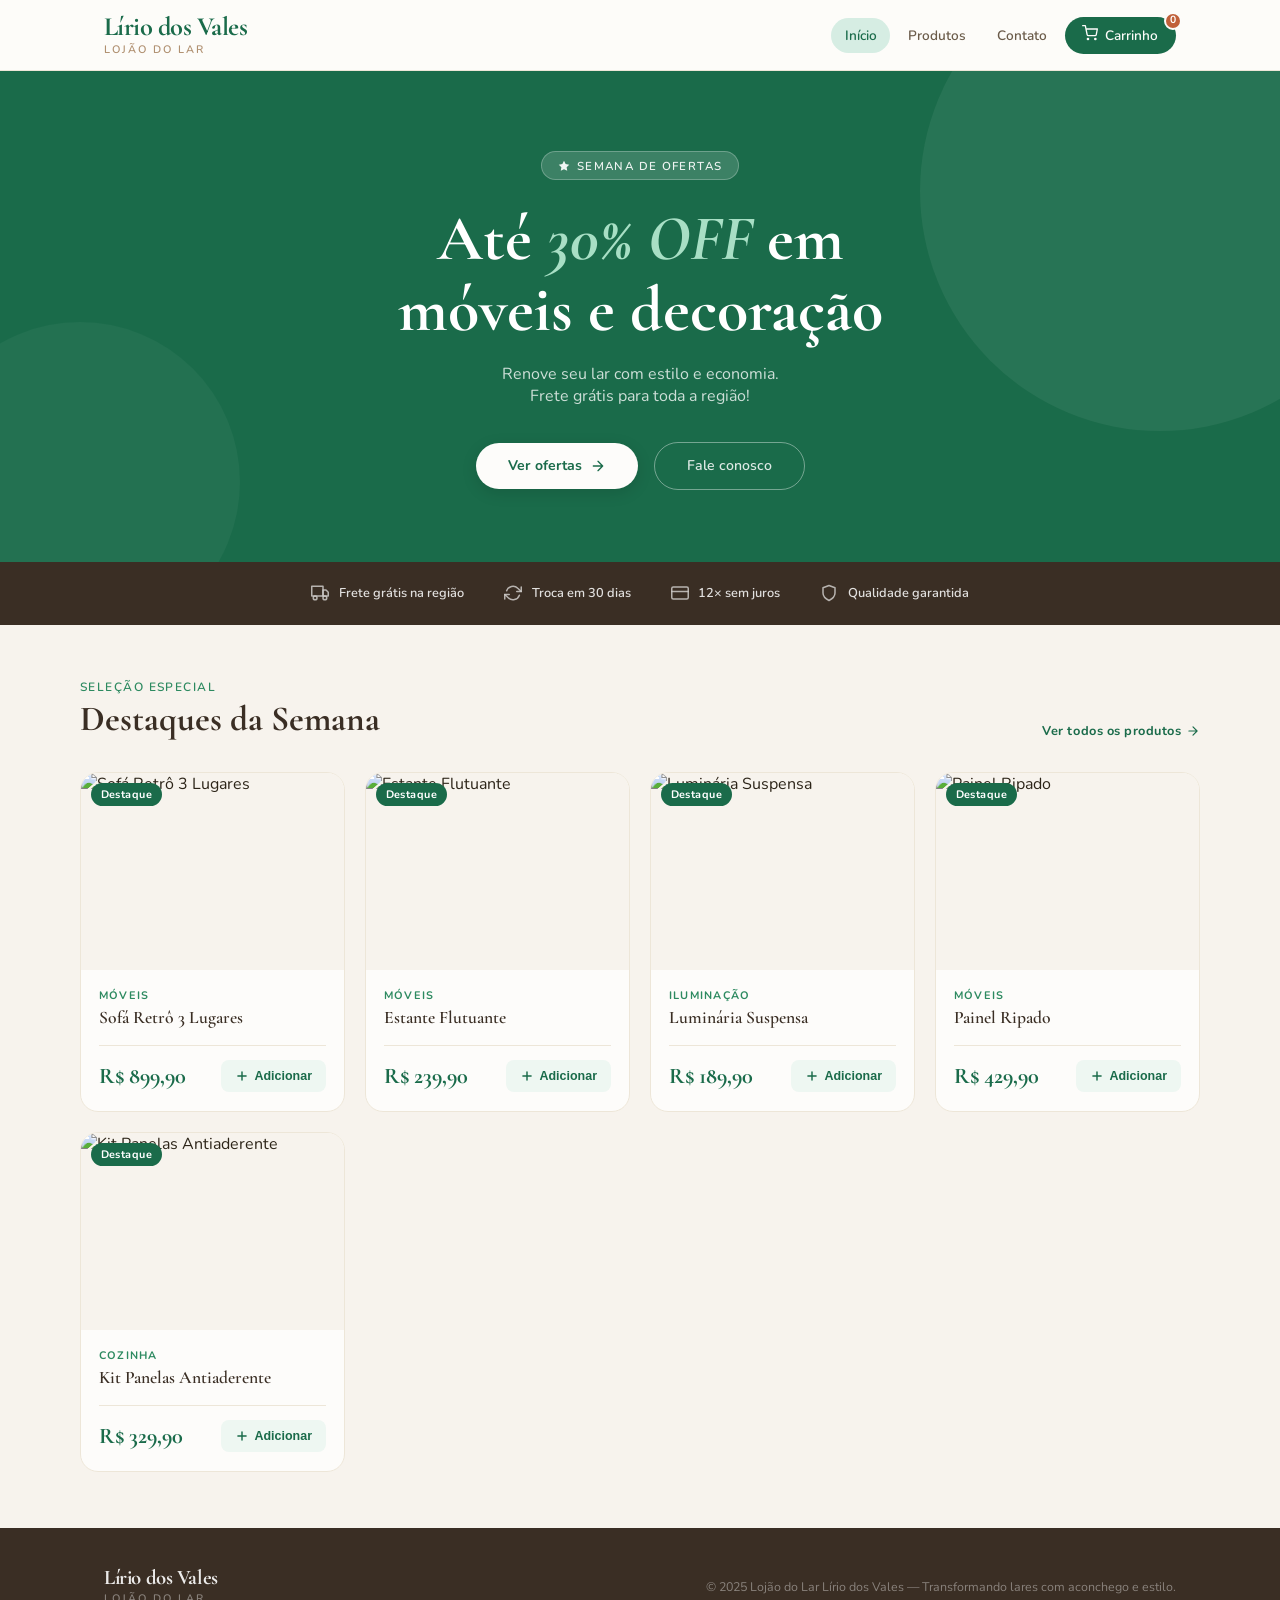
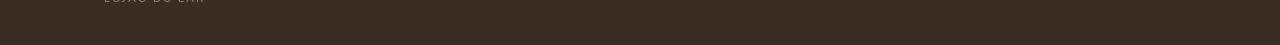
==== index.html @ 129d7901 "envio de projeto" ====
<!DOCTYPE html>
<html lang="pt-BR">
<head>
  <meta charset="UTF-8">
  <meta name="viewport" content="width=device-width, initial-scale=1.0">
  <title>Lojão do Lar Lírio dos Vales | Início</title>
  <meta name="description" content="Renove seu lar com móveis, decoração e utilidades. Frete grátis para toda a região!">
  <link rel="stylesheet" href="style.css">
</head>
<body>

  <!-- HEADER -->
  <header class="header">
    <div class="container header-container">
      <div class="logo">
        <h1>Lírio dos Vales</h1>
        <span>Lojão do Lar</span>
      </div>
      <nav class="nav-menu" id="navMenu" aria-label="Menu principal">
        <ul>
          <li><a href="index.html" class="active">Início</a></li>
          <li><a href="produtos.html">Produtos</a></li>
          <li><a href="contato.html">Contato</a></li>
          <li>
            <a href="#" id="cartIconBtn" aria-label="Carrinho de compras">
              <span data-icon="cart"></span>
              Carrinho
              <span id="cartCount" class="cart-count">0</span>
            </a>
          </li>
        </ul>
      </nav>
      <button class="hamburger" id="hamburger" aria-label="Abrir menu">
        <svg viewBox="0 0 24 24" fill="none" stroke="currentColor" stroke-width="2" stroke-linecap="round"><line x1="3" y1="6" x2="21" y2="6"/><line x1="3" y1="12" x2="21" y2="12"/><line x1="3" y1="18" x2="21" y2="18"/></svg>
      </button>
    </div>
  </header>

  <!-- HERO -->
  <section class="hero-banner" aria-label="Banner principal">
    <div class="hero-content">
      <span class="hero-badge">
        <svg viewBox="0 0 16 16" fill="currentColor" width="12" height="12"><path d="M8 1l2.163 4.383L15 6.206l-3.5 3.412.826 4.814L8 12.19l-4.326 2.242.826-4.814L1 6.206l4.837-.823z"/></svg>
        Semana de Ofertas
      </span>
      <h2>Até <em>30% OFF</em> em<br>móveis e decoração</h2>
      <p>Renove seu lar com estilo e economia.<br>Frete grátis para toda a região!</p>
      <div class="hero-actions">
        <a href="produtos.html" class="btn-primary">
          Ver ofertas
          <svg viewBox="0 0 24 24" fill="none" stroke="currentColor" stroke-width="2" stroke-linecap="round" stroke-linejoin="round" width="16" height="16"><path d="M5 12h14M12 5l7 7-7 7"/></svg>
        </a>
        <a href="contato.html" class="btn-secondary">Fale conosco</a>
      </div>
    </div>
  </section>

  <!-- FEATURES -->
  <div class="features-strip" aria-label="Benefícios">
    <div class="container features-inner">
      <div class="feature-item">
        <svg viewBox="0 0 24 24" fill="none" stroke="currentColor" stroke-width="2" stroke-linecap="round" stroke-linejoin="round"><rect x="1" y="3" width="15" height="13"/><polygon points="16 8 20 8 23 11 23 16 16 16 16 8"/><circle cx="5.5" cy="18.5" r="2.5"/><circle cx="18.5" cy="18.5" r="2.5"/></svg>
        <span>Frete grátis na região</span>
      </div>
      <div class="feature-item">
        <svg viewBox="0 0 24 24" fill="none" stroke="currentColor" stroke-width="2" stroke-linecap="round" stroke-linejoin="round"><polyline points="23 4 23 10 17 10"/><polyline points="1 20 1 14 7 14"/><path d="M3.51 9a9 9 0 0 1 14.85-3.36L23 10M1 14l4.64 4.36A9 9 0 0 0 20.49 15"/></svg>
        <span>Troca em 30 dias</span>
      </div>
      <div class="feature-item">
        <svg viewBox="0 0 24 24" fill="none" stroke="currentColor" stroke-width="2" stroke-linecap="round" stroke-linejoin="round"><rect x="1" y="4" width="22" height="16" rx="2" ry="2"/><line x1="1" y1="10" x2="23" y2="10"/></svg>
        <span>12× sem juros</span>
      </div>
      <div class="feature-item">
        <svg viewBox="0 0 24 24" fill="none" stroke="currentColor" stroke-width="2" stroke-linecap="round" stroke-linejoin="round"><path d="M12 22s8-4 8-10V5l-8-3-8 3v7c0 6 8 10 8 10z"/></svg>
        <span>Qualidade garantida</span>
      </div>
    </div>
  </div>

  <!-- DESTAQUES -->
  <main>
    <div class="container section">
      <div class="section-header">
        <h2>
          <small>Seleção especial</small>
          Destaques da Semana
        </h2>
        <a href="produtos.html">
          Ver todos os produtos
          <svg viewBox="0 0 24 24" fill="none" stroke="currentColor" stroke-width="2" stroke-linecap="round" stroke-linejoin="round" width="14" height="14"><path d="M5 12h14M12 5l7 7-7 7"/></svg>
        </a>
      </div>
      <div class="products-grid" id="destaquesGrid"></div>
    </div>
  </main>

  <!-- MODAL CARRINHO -->
  <div id="cartModal" class="cart-modal" role="dialog" aria-modal="true" aria-labelledby="cartTitle">
    <div class="cart-modal-content">
      <div class="cart-header">
        <h3 id="cartTitle">
          <span data-icon="bag"></span>
          Meu Carrinho
        </h3>
        <button class="close-cart" aria-label="Fechar carrinho">&times;</button>
      </div>
      <ul id="cartItemsList" class="cart-items-list"></ul>
      <div class="cart-footer">
        <div class="cart-total-row">
          <span>Total</span>
          <span id="cartTotal">R$ 0,00</span>
        </div>
        <div class="cart-buttons">
          <button id="clearCartBtn" class="btn-ghost">Limpar</button>
          <button id="closeCartBtn" class="btn-dark">Continuar comprando</button>
        </div>
      </div>
    </div>
  </div>

  <!-- FOOTER -->
  <footer class="footer" role="contentinfo">
    <div class="container footer-inner">
      <div class="footer-brand">
        <div class="logo">
          <h1>Lírio dos Vales</h1>
          <span>Lojão do Lar</span>
        </div>
      </div>
      <p class="footer-copy">&copy; 2025 Lojão do Lar Lírio dos Vales — Transformando lares com aconchego e estilo.</p>
    </div>
  </footer>

  <script src="script.js"></script>
  <script>carregarDestaquesHome();</script>
</body>
</html>
---- style.css ----
/* =========================================================
   LÍRIO DOS VALES — Design System
   Fonte: Cormorant Garamond (display) + Nunito (corpo)
   Paleta: verde floresta · areia · terracota
   ========================================================= */

@import url('https://fonts.googleapis.com/css2?family=Cormorant+Garamond:ital,wght@0,400;0,600;0,700;1,400;1,600&family=Nunito:wght@300;400;500;600&display=swap');

/* ── Reset & Base ──────────────────────────────────────── */
*, *::before, *::after { margin: 0; padding: 0; box-sizing: border-box; }

:root {
  --verde:        #1a6b4a;
  --verde-medio:  #2d8a60;
  --verde-claro:  #d6ede3;
  --verde-palido: #eef7f2;
  --areia:        #f7f3ed;
  --areia-media:  #ede6d8;
  --terracota:    #c0603a;
  --marrom:       #3a2e24;
  --marrom-med:   #6b5640;
  --marrom-claro: #b09070;
  --branco:       #fdfcfa;
  --texto:        #2c2418;
  --texto-2:      #6b5c4a;
  --texto-3:      #a09080;
  --sombra:       0 2px 12px rgba(42,30,18,.08);
  --sombra-hover: 0 8px 32px rgba(42,30,18,.14);
  --radius:       12px;
  --radius-lg:    18px;
  --trans:        .22s cubic-bezier(.4,0,.2,1);
}

html { scroll-behavior: smooth; }

body {
  font-family: 'Nunito', sans-serif;
  background: var(--areia);
  color: var(--texto);
  min-height: 100vh;
  display: flex;
  flex-direction: column;
  overflow-x: hidden;
}

img { display: block; max-width: 100%; }
a  { color: inherit; text-decoration: none; }

/* ── Scrollbar ─────────────────────────────────────────── */
::-webkit-scrollbar { width: 6px; }
::-webkit-scrollbar-track { background: var(--areia); }
::-webkit-scrollbar-thumb { background: var(--areia-media); border-radius: 3px; }
::-webkit-scrollbar-thumb:hover { background: var(--marrom-claro); }

/* ── Container ─────────────────────────────────────────── */
.container { max-width: 1120px; margin: 0 auto; padding: 0 1.5rem; }

/* ── HEADER ────────────────────────────────────────────── */
.header {
  position: sticky; top: 0; z-index: 200;
  background: rgba(253,252,250,.94);
  backdrop-filter: blur(12px);
  -webkit-backdrop-filter: blur(12px);
  border-bottom: 1px solid var(--areia-media);
  transition: box-shadow var(--trans);
}
.header.scrolled { box-shadow: var(--sombra); }

.header-container {
  height: 70px;
  display: flex; align-items: center; justify-content: space-between; gap: 1rem;
}

/* Logo */
.logo { line-height: 1; cursor: default; }
.logo h1 {
  font-family: 'Cormorant Garamond', serif;
  font-size: 1.65rem; font-weight: 700;
  color: var(--verde);
  letter-spacing: -.02em;
}
.logo span {
  font-size: .68rem; font-weight: 600;
  letter-spacing: .18em; text-transform: uppercase;
  color: var(--marrom-claro);
}

/* Nav */
.nav-menu ul { display: flex; align-items: center; gap: .25rem; list-style: none; }
.nav-menu a {
  display: flex; align-items: center; gap: .45rem;
  padding: .5rem .85rem;
  font-size: .85rem; font-weight: 600;
  color: var(--texto-2);
  border-radius: 50px;
  transition: background var(--trans), color var(--trans);
}
.nav-menu a:hover { background: var(--verde-palido); color: var(--verde); }
.nav-menu a.active {
  background: var(--verde-claro); color: var(--verde);
}

/* Cart pill */
#cartIconBtn {
  position: relative;
  background: var(--verde) !important;
  color: var(--branco) !important;
  padding: .5rem 1.1rem !important;
  border-radius: 50px !important;
  font-weight: 600 !important;
}
#cartIconBtn:hover { background: var(--verde-medio) !important; }
#cartIconBtn svg { width: 16px; height: 16px; flex-shrink: 0; }
.cart-count {
  position: absolute; top: -5px; right: -6px;
  background: var(--terracota); color: #fff;
  font-size: .65rem; font-weight: 700;
  min-width: 18px; height: 18px;
  border-radius: 9px; padding: 0 4px;
  display: flex; align-items: center; justify-content: center;
  border: 2px solid var(--branco);
  line-height: 1;
  transition: transform .2s;
}
.cart-count.bounce { animation: bounce .3s ease; }
@keyframes bounce { 0%,100%{transform:scale(1)} 50%{transform:scale(1.45)} }

/* Hamburger */
.hamburger {
  display: none;
  background: none; border: none; cursor: pointer;
  padding: .4rem; border-radius: 8px;
  color: var(--texto-2);
  transition: background var(--trans);
}
.hamburger:hover { background: var(--areia-media); }
.hamburger svg { width: 22px; height: 22px; }

/* Mobile nav */
@media (max-width: 680px) {
  .hamburger { display: flex; align-items: center; }
  .nav-menu {
    display: none;
    position: absolute; top: 70px; left: 0; right: 0;
    background: var(--branco);
    border-bottom: 1px solid var(--areia-media);
    padding: .75rem 1.5rem 1rem;
    box-shadow: var(--sombra);
  }
  .nav-menu.active { display: block; }
  .nav-menu ul { flex-direction: column; gap: .25rem; align-items: stretch; }
  .nav-menu a { justify-content: flex-start; padding: .6rem 1rem; border-radius: var(--radius); }
}

/* ── HERO ──────────────────────────────────────────────── */
.hero-banner {
  position: relative;
  background: var(--verde);
  overflow: hidden;
  padding: 5rem 1.5rem 4.5rem;
  text-align: center;
}
/* Organic shapes */
.hero-banner::before {
  content: '';
  position: absolute; top: -120px; right: -120px;
  width: 480px; height: 480px;
  background: rgba(255,255,255,.06);
  border-radius: 50%;
}
.hero-banner::after {
  content: '';
  position: absolute; bottom: -80px; left: -80px;
  width: 320px; height: 320px;
  background: rgba(255,255,255,.04);
  border-radius: 50%;
}

.hero-badge {
  display: inline-flex; align-items: center; gap: .45rem;
  background: rgba(255,255,255,.15);
  color: rgba(255,255,255,.92);
  font-size: .72rem; font-weight: 600;
  letter-spacing: .12em; text-transform: uppercase;
  padding: .35rem 1rem;
  border-radius: 50px;
  border: 1px solid rgba(255,255,255,.25);
  margin-bottom: 1.5rem;
  animation: fadeDown .6s ease both;
}

.hero-content { position: relative; z-index: 1; max-width: 640px; margin: 0 auto; }

.hero-content h2 {
  font-family: 'Cormorant Garamond', serif;
  font-size: clamp(2.4rem, 6vw, 4rem);
  font-weight: 700; color: #fff;
  line-height: 1.1; margin-bottom: 1.1rem;
  animation: fadeDown .7s .1s ease both;
}
.hero-content h2 em { font-style: italic; color: #a8dfc5; }

.hero-content p {
  font-size: 1rem; color: rgba(255,255,255,.78);
  margin-bottom: 2.2rem;
  animation: fadeDown .7s .2s ease both;
}

.hero-actions {
  display: flex; align-items: center; justify-content: center; gap: 1rem;
  flex-wrap: wrap;
  animation: fadeDown .7s .3s ease both;
}

/* Botões */
.btn-primary {
  display: inline-flex; align-items: center; gap: .5rem;
  background: var(--branco); color: var(--verde);
  padding: .85rem 2rem; border-radius: 50px;
  font-size: .88rem; font-weight: 700;
  border: none; cursor: pointer;
  transition: background var(--trans), transform var(--trans), box-shadow var(--trans);
  box-shadow: 0 4px 16px rgba(0,0,0,.12);
}
.btn-primary:hover { background: var(--areia); transform: translateY(-2px); box-shadow: 0 8px 24px rgba(0,0,0,.16); }
.btn-primary:active { transform: translateY(0); }

.btn-secondary {
  display: inline-flex; align-items: center; gap: .5rem;
  background: transparent; color: rgba(255,255,255,.85);
  padding: .85rem 2rem; border-radius: 50px;
  font-size: .88rem; font-weight: 600;
  border: 1.5px solid rgba(255,255,255,.4); cursor: pointer;
  transition: background var(--trans), border-color var(--trans), transform var(--trans);
}
.btn-secondary:hover { background: rgba(255,255,255,.1); border-color: rgba(255,255,255,.7); transform: translateY(-2px); }

/* Botão genérico escuro */
.btn-dark {
  display: inline-flex; align-items: center; gap: .5rem;
  background: var(--verde); color: #fff;
  padding: .75rem 1.6rem; border-radius: 50px;
  font-size: .85rem; font-weight: 700;
  border: none; cursor: pointer;
  transition: background var(--trans), transform var(--trans);
}
.btn-dark:hover { background: var(--verde-medio); transform: translateY(-2px); }

.btn-ghost {
  display: inline-flex; align-items: center; gap: .5rem;
  background: transparent; color: var(--texto-2);
  padding: .75rem 1.6rem; border-radius: 50px;
  font-size: .85rem; font-weight: 600;
  border: 1.5px solid var(--areia-media); cursor: pointer;
  transition: border-color var(--trans), color var(--trans), transform var(--trans);
}
.btn-ghost:hover { border-color: var(--verde-claro); color: var(--verde); transform: translateY(-2px); }

/* ── FEATURES STRIP ────────────────────────────────────── */
.features-strip {
  background: var(--marrom);
  padding: 1.4rem 0;
}
.features-inner {
  display: flex; align-items: center; justify-content: center;
  flex-wrap: wrap; gap: .25rem 2.5rem;
}
.feature-item {
  display: flex; align-items: center; gap: .6rem;
  color: rgba(255,255,255,.85);
  font-size: .8rem; font-weight: 600;
}
.feature-item svg { width: 18px; height: 18px; opacity: .75; flex-shrink: 0; }

/* ── SEÇÃO GENÉRICA ────────────────────────────────────── */
.section { padding: 3.5rem 0; }

.section-header {
  display: flex; align-items: flex-end; justify-content: space-between;
  margin-bottom: 2rem; gap: 1rem; flex-wrap: wrap;
}
.section-header h2 {
  font-family: 'Cormorant Garamond', serif;
  font-size: clamp(1.6rem, 3.5vw, 2.2rem);
  font-weight: 700; color: var(--marrom);
  line-height: 1.15;
}
.section-header h2 small {
  display: block; font-family: 'Nunito', sans-serif;
  font-size: .75rem; font-weight: 600; letter-spacing: .12em;
  text-transform: uppercase; color: var(--verde-medio);
  margin-bottom: .3rem;
}
.section-header a {
  font-size: .8rem; font-weight: 700;
  color: var(--verde); letter-spacing: .04em;
  display: flex; align-items: center; gap: .3rem;
  white-space: nowrap;
  transition: gap var(--trans), color var(--trans);
}
.section-header a:hover { color: var(--verde-medio); gap: .6rem; }

/* ── GRID DE PRODUTOS ──────────────────────────────────── */
.products-grid {
  display: grid;
  grid-template-columns: repeat(auto-fill, minmax(230px, 1fr));
  gap: 1.25rem;
}

.product-card {
  background: var(--branco);
  border-radius: var(--radius-lg);
  overflow: hidden;
  border: 1px solid var(--areia-media);
  transition: transform var(--trans), box-shadow var(--trans), border-color var(--trans);
  display: flex; flex-direction: column;
  animation: fadeUp .4s ease both;
}
.product-card:hover {
  transform: translateY(-4px);
  box-shadow: var(--sombra-hover);
  border-color: var(--verde-claro);
}

.product-img-wrap {
  position: relative;
  overflow: hidden;
  aspect-ratio: 4/3;
  background: var(--areia);
}
.product-img-wrap img {
  width: 100%; height: 100%;
  object-fit: cover;
  transition: transform .45s ease;
}
.product-card:hover .product-img-wrap img { transform: scale(1.05); }

.product-badge {
  position: absolute; top: 10px; left: 10px;
  background: var(--terracota); color: #fff;
  font-size: .68rem; font-weight: 700;
  padding: .25rem .6rem; border-radius: 50px;
  letter-spacing: .04em;
}
.product-badge.destaque {
  background: var(--verde);
}

.product-info { padding: 1.1rem 1.1rem 1.2rem; flex: 1; display: flex; flex-direction: column; }

.product-cat {
  font-size: .68rem; font-weight: 700;
  letter-spacing: .12em; text-transform: uppercase;
  color: var(--verde-medio); margin-bottom: .3rem;
}

.product-title {
  font-family: 'Cormorant Garamond', serif;
  font-size: 1.1rem; font-weight: 600;
  color: var(--marrom); line-height: 1.3;
  margin-bottom: auto; padding-bottom: .9rem;
}

.product-footer {
  display: flex; align-items: center; justify-content: space-between;
  padding-top: .9rem;
  border-top: 1px solid var(--areia-media);
  gap: .5rem;
}

.product-price {
  font-family: 'Cormorant Garamond', serif;
  font-size: 1.4rem; font-weight: 700;
  color: var(--verde);
}

.buy-btn {
  display: flex; align-items: center; justify-content: center;
  gap: .35rem;
  background: var(--verde-palido); color: var(--verde);
  border: none; border-radius: 8px;
  padding: .55rem .9rem;
  font-size: .78rem; font-weight: 700;
  cursor: pointer;
  transition: background var(--trans), transform var(--trans);
  white-space: nowrap;
}
.buy-btn svg { width: 14px; height: 14px; flex-shrink: 0; }
.buy-btn:hover { background: var(--verde-claro); transform: scale(1.04); }
.buy-btn:active { transform: scale(.97); }

/* ── FILTROS ───────────────────────────────────────────── */
.filtros-wrapper {
  display: flex; align-items: center; justify-content: space-between;
  flex-wrap: wrap; gap: 1rem;
  margin-bottom: 2rem;
  padding-bottom: 1.5rem;
  border-bottom: 1px solid var(--areia-media);
}
.filtros-wrapper h2 {
  font-family: 'Cormorant Garamond', serif;
  font-size: clamp(1.6rem, 3.5vw, 2.2rem); font-weight: 700;
  color: var(--marrom);
}

.filter-bar { display: flex; flex-wrap: wrap; gap: .4rem; }

.filter-btn {
  padding: .45rem 1.1rem;
  background: transparent; color: var(--texto-2);
  border: 1.5px solid var(--areia-media);
  border-radius: 50px;
  font-size: .8rem; font-weight: 600;
  cursor: pointer;
  transition: background var(--trans), color var(--trans), border-color var(--trans);
}
.filter-btn:hover { border-color: var(--verde-claro); color: var(--verde); }
.filter-btn.active {
  background: var(--verde); color: #fff; border-color: var(--verde);
}

/* ── CONTATO ───────────────────────────────────────────── */
.page-hero {
  background: var(--verde);
  padding: 3.5rem 1.5rem;
  text-align: center;
  position: relative; overflow: hidden;
}
.page-hero::before {
  content: ''; position: absolute; top: -80px; right: -80px;
  width: 280px; height: 280px;
  background: rgba(255,255,255,.05); border-radius: 50%;
}
.page-hero h1 {
  font-family: 'Cormorant Garamond', serif;
  font-size: clamp(2rem, 5vw, 3rem); font-weight: 700;
  color: #fff; position: relative; z-index: 1;
  margin-bottom: .5rem;
}
.page-hero p {
  color: rgba(255,255,255,.75); font-size: .95rem; position: relative; z-index: 1;
}

.contato-container {
  display: grid; grid-template-columns: 1fr 1.6fr;
  gap: 3rem; padding-top: 3.5rem; padding-bottom: 3.5rem;
}
@media (max-width: 768px) {
  .contato-container { grid-template-columns: 1fr; gap: 2rem; }
}

.contato-info h2 {
  font-family: 'Cormorant Garamond', serif;
  font-size: 1.8rem; font-weight: 700; color: var(--marrom);
  margin-bottom: .75rem;
}
.contato-info p { color: var(--texto-2); font-size: .9rem; line-height: 1.7; margin-bottom: 1.75rem; }

.info-cards { display: flex; flex-direction: column; gap: .75rem; margin-bottom: 1.75rem; }
.info-card {
  display: flex; align-items: center; gap: .85rem;
  background: var(--branco); border: 1px solid var(--areia-media);
  border-radius: var(--radius); padding: .9rem 1.1rem;
}
.info-card svg { width: 20px; height: 20px; color: var(--verde); flex-shrink: 0; }
.info-card strong { display: block; font-size: .75rem; color: var(--texto-3); font-weight: 600; letter-spacing: .08em; text-transform: uppercase; }
.info-card span { font-size: .88rem; color: var(--texto); font-weight: 500; }

.social-links { display: flex; gap: .6rem; flex-wrap: wrap; }
.social-icon {
  display: inline-flex; align-items: center; gap: .45rem;
  padding: .55rem 1.2rem; border-radius: 50px;
  font-size: .82rem; font-weight: 700;
  transition: transform var(--trans), filter var(--trans);
}
.social-icon:hover { transform: translateY(-2px); filter: brightness(1.08); }
.social-icon.whatsapp { background: #e8f7ee; color: #128c3c; }
.social-icon.instagram { background: #fce8f3; color: #8b1a5a; }
.social-icon svg { width: 16px; height: 16px; }

/* Formulário */
.contato-form {
  background: var(--branco);
  border: 1px solid var(--areia-media);
  border-radius: var(--radius-lg); padding: 2rem;
}

.form-group { margin-bottom: 1.25rem; }
.form-group label {
  display: block; margin-bottom: .45rem;
  font-size: .8rem; font-weight: 700;
  letter-spacing: .06em; text-transform: uppercase;
  color: var(--texto-2);
}
.form-group input,
.form-group textarea,
.form-group select {
  width: 100%; padding: .75rem 1rem;
  background: var(--areia); border: 1.5px solid var(--areia-media);
  border-radius: var(--radius); color: var(--texto);
  font-family: 'Nunito', sans-serif; font-size: .9rem;
  transition: border-color var(--trans), background var(--trans), box-shadow var(--trans);
  outline: none;
}
.form-group input:focus,
.form-group textarea:focus {
  border-color: var(--verde); background: var(--branco);
  box-shadow: 0 0 0 3px rgba(26,107,74,.1);
}
.form-group textarea { resize: vertical; min-height: 130px; }
.error-msg { display: block; margin-top: .35rem; font-size: .78rem; color: var(--terracota); font-weight: 600; }
.form-feedback { margin-top: 1rem; font-size: .88rem; font-weight: 600; }
.form-feedback.success { color: var(--verde); }
.form-feedback.error { color: var(--terracota); }

/* ── CARRINHO MODAL ────────────────────────────────────── */
.cart-modal {
  display: none;
  position: fixed; inset: 0; z-index: 1000;
  background: rgba(30,20,10,.55);
  backdrop-filter: blur(4px);
  align-items: center; justify-content: center;
  padding: 1rem;
}
.cart-modal.open { display: flex; }

.cart-modal-content {
  background: var(--branco);
  border-radius: var(--radius-lg);
  width: min(520px, 100%);
  max-height: 88vh;
  display: flex; flex-direction: column;
  overflow: hidden;
  box-shadow: 0 24px 64px rgba(0,0,0,.2);
  animation: slideUp .3s cubic-bezier(.34,1.56,.64,1) both;
}

.cart-header {
  display: flex; align-items: center; justify-content: space-between;
  padding: 1.4rem 1.75rem;
  border-bottom: 1px solid var(--areia-media);
}
.cart-header h3 {
  font-family: 'Cormorant Garamond', serif;
  font-size: 1.4rem; font-weight: 700; color: var(--marrom);
  display: flex; align-items: center; gap: .6rem;
}
.cart-header h3 svg { width: 20px; height: 20px; color: var(--verde); }
.close-cart {
  background: var(--areia); border: none; border-radius: 50%;
  width: 32px; height: 32px;
  display: flex; align-items: center; justify-content: center;
  cursor: pointer; color: var(--texto-2); font-size: 1.1rem;
  transition: background var(--trans), color var(--trans);
}
.close-cart:hover { background: var(--areia-media); color: var(--marrom); }

.cart-items-list {
  list-style: none; flex: 1; overflow-y: auto;
  padding: .5rem 1.75rem;
}
.cart-items-list li {
  display: flex; align-items: center; justify-content: space-between;
  gap: .75rem; padding: .9rem 0;
  border-bottom: 1px solid var(--areia-media);
  font-size: .88rem;
}
.cart-items-list li:last-child { border-bottom: none; }
.cart-item-name { color: var(--texto); font-weight: 500; flex: 1; }
.cart-item-qty { color: var(--texto-3); font-size: .8rem; }
.cart-item-price { font-weight: 700; color: var(--verde); white-space: nowrap; }
.cart-empty { text-align: center; padding: 2.5rem 0; color: var(--texto-3); font-size: .9rem; }
.cart-empty svg { width: 44px; height: 44px; margin: 0 auto .75rem; opacity: .3; }

.cart-footer {
  padding: 1.25rem 1.75rem;
  border-top: 1px solid var(--areia-media);
}
.cart-total-row {
  display: flex; align-items: baseline; justify-content: space-between;
  margin-bottom: 1.1rem;
}
.cart-total-row span { font-size: .82rem; font-weight: 700; letter-spacing: .06em; text-transform: uppercase; color: var(--texto-3); }
#cartTotal {
  font-family: 'Cormorant Garamond', serif;
  font-size: 1.7rem; font-weight: 700; color: var(--verde);
}
.cart-buttons { display: flex; gap: .6rem; }
.cart-buttons .btn-dark { flex: 2; justify-content: center; }
.cart-buttons .btn-ghost { flex: 1; justify-content: center; font-size: .8rem; }

/* ── FOOTER ────────────────────────────────────────────── */
.footer {
  background: var(--marrom);
  padding: 2.5rem 0;
  margin-top: auto;
}
.footer-inner {
  display: flex; align-items: center; justify-content: space-between;
  flex-wrap: wrap; gap: 1rem;
}
.footer-brand .logo h1 { font-size: 1.3rem; color: rgba(255,255,255,.9); }
.footer-brand .logo span { color: rgba(255,255,255,.4); }
.footer-copy { font-size: .78rem; color: rgba(255,255,255,.4); font-weight: 400; }

/* ── Toast de notificação ──────────────────────────────── */
#toast {
  position: fixed; bottom: 1.5rem; right: 1.5rem; z-index: 2000;
  background: var(--marrom); color: #fff;
  padding: .75rem 1.25rem; border-radius: var(--radius);
  font-size: .85rem; font-weight: 600;
  box-shadow: 0 8px 24px rgba(0,0,0,.2);
  transform: translateY(100px); opacity: 0;
  transition: transform .3s cubic-bezier(.34,1.56,.64,1), opacity .3s;
  pointer-events: none;
  display: flex; align-items: center; gap: .5rem;
  max-width: 280px;
}
#toast.show { transform: translateY(0); opacity: 1; }
#toast svg { width: 16px; height: 16px; color: #7dc9a5; flex-shrink: 0; }

/* ── Animações ─────────────────────────────────────────── */
@keyframes fadeDown {
  from { opacity: 0; transform: translateY(-18px); }
  to   { opacity: 1; transform: translateY(0); }
}
@keyframes fadeUp {
  from { opacity: 0; transform: translateY(20px); }
  to   { opacity: 1; transform: translateY(0); }
}
@keyframes slideUp {
  from { opacity: 0; transform: translateY(40px) scale(.97); }
  to   { opacity: 1; transform: translateY(0) scale(1); }
}

/* stagger nos cards */
.product-card:nth-child(1)  { animation-delay: .05s }
.product-card:nth-child(2)  { animation-delay: .10s }
.product-card:nth-child(3)  { animation-delay: .15s }
.product-card:nth-child(4)  { animation-delay: .20s }
.product-card:nth-child(5)  { animation-delay: .25s }
.product-card:nth-child(6)  { animation-delay: .30s }
.product-card:nth-child(7)  { animation-delay: .35s }
.product-card:nth-child(8)  { animation-delay: .40s }
.product-card:nth-child(9)  { animation-delay: .45s }
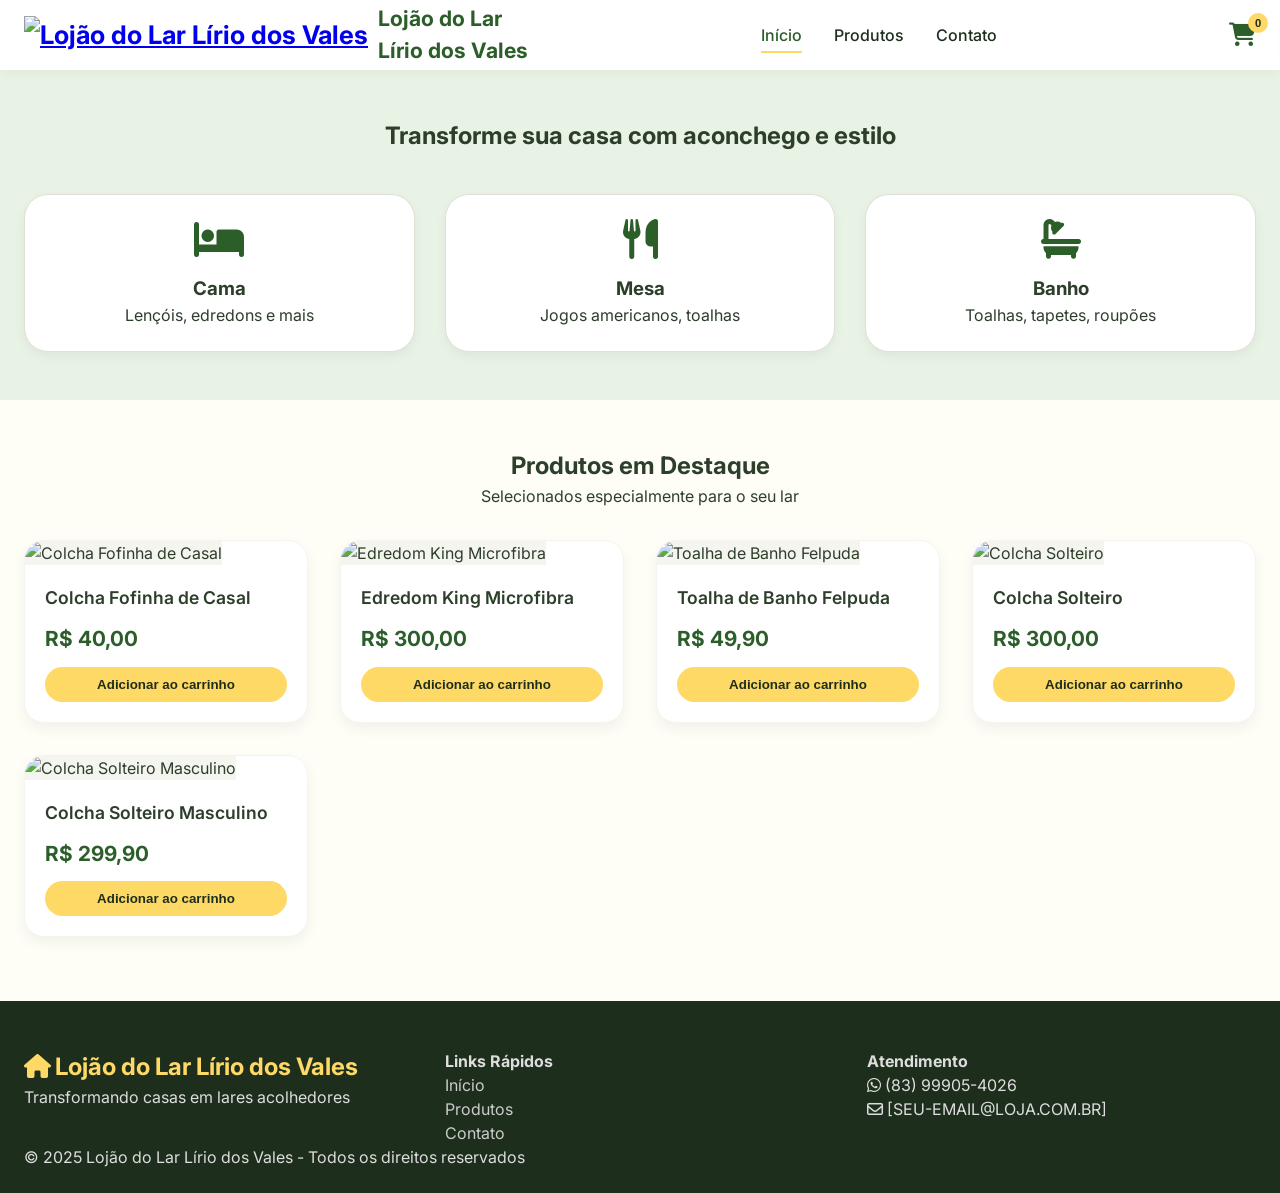
==== commit 12511c73: "Add files via upload" ====
--- a/index.html
+++ b/index.html
@@ -1,137 +1,213 @@
-<!DOCTYPE html>
-<html lang="pt-BR">
-<head>
-  <meta charset="UTF-8">
-  <meta name="viewport" content="width=device-width, initial-scale=1.0">
-  <title>Lojão do Lar Lírio dos Vales | Início</title>
-  <meta name="description" content="Renove seu lar com móveis, decoração e utilidades. Frete grátis para toda a região!">
-  <link rel="stylesheet" href="style.css">
-</head>
-<body>
-
-  <!-- HEADER -->
-  <header class="header">
-    <div class="container header-container">
-      <div class="logo">
-        <h1>Lírio dos Vales</h1>
-        <span>Lojão do Lar</span>
-      </div>
-      <nav class="nav-menu" id="navMenu" aria-label="Menu principal">
-        <ul>
-          <li><a href="index.html" class="active">Início</a></li>
-          <li><a href="produtos.html">Produtos</a></li>
-          <li><a href="contato.html">Contato</a></li>
-          <li>
-            <a href="#" id="cartIconBtn" aria-label="Carrinho de compras">
-              <span data-icon="cart"></span>
-              Carrinho
-              <span id="cartCount" class="cart-count">0</span>
-            </a>
-          </li>
-        </ul>
-      </nav>
-      <button class="hamburger" id="hamburger" aria-label="Abrir menu">
-        <svg viewBox="0 0 24 24" fill="none" stroke="currentColor" stroke-width="2" stroke-linecap="round"><line x1="3" y1="6" x2="21" y2="6"/><line x1="3" y1="12" x2="21" y2="12"/><line x1="3" y1="18" x2="21" y2="18"/></svg>
-      </button>
-    </div>
-  </header>
-
-  <!-- HERO -->
-  <section class="hero-banner" aria-label="Banner principal">
-    <div class="hero-content">
-      <span class="hero-badge">
-        <svg viewBox="0 0 16 16" fill="currentColor" width="12" height="12"><path d="M8 1l2.163 4.383L15 6.206l-3.5 3.412.826 4.814L8 12.19l-4.326 2.242.826-4.814L1 6.206l4.837-.823z"/></svg>
-        Semana de Ofertas
-      </span>
-      <h2>Até <em>30% OFF</em> em<br>móveis e decoração</h2>
-      <p>Renove seu lar com estilo e economia.<br>Frete grátis para toda a região!</p>
-      <div class="hero-actions">
-        <a href="produtos.html" class="btn-primary">
-          Ver ofertas
-          <svg viewBox="0 0 24 24" fill="none" stroke="currentColor" stroke-width="2" stroke-linecap="round" stroke-linejoin="round" width="16" height="16"><path d="M5 12h14M12 5l7 7-7 7"/></svg>
-        </a>
-        <a href="contato.html" class="btn-secondary">Fale conosco</a>
-      </div>
-    </div>
-  </section>
-
-  <!-- FEATURES -->
-  <div class="features-strip" aria-label="Benefícios">
-    <div class="container features-inner">
-      <div class="feature-item">
-        <svg viewBox="0 0 24 24" fill="none" stroke="currentColor" stroke-width="2" stroke-linecap="round" stroke-linejoin="round"><rect x="1" y="3" width="15" height="13"/><polygon points="16 8 20 8 23 11 23 16 16 16 16 8"/><circle cx="5.5" cy="18.5" r="2.5"/><circle cx="18.5" cy="18.5" r="2.5"/></svg>
-        <span>Frete grátis na região</span>
-      </div>
-      <div class="feature-item">
-        <svg viewBox="0 0 24 24" fill="none" stroke="currentColor" stroke-width="2" stroke-linecap="round" stroke-linejoin="round"><polyline points="23 4 23 10 17 10"/><polyline points="1 20 1 14 7 14"/><path d="M3.51 9a9 9 0 0 1 14.85-3.36L23 10M1 14l4.64 4.36A9 9 0 0 0 20.49 15"/></svg>
-        <span>Troca em 30 dias</span>
-      </div>
-      <div class="feature-item">
-        <svg viewBox="0 0 24 24" fill="none" stroke="currentColor" stroke-width="2" stroke-linecap="round" stroke-linejoin="round"><rect x="1" y="4" width="22" height="16" rx="2" ry="2"/><line x1="1" y1="10" x2="23" y2="10"/></svg>
-        <span>12× sem juros</span>
-      </div>
-      <div class="feature-item">
-        <svg viewBox="0 0 24 24" fill="none" stroke="currentColor" stroke-width="2" stroke-linecap="round" stroke-linejoin="round"><path d="M12 22s8-4 8-10V5l-8-3-8 3v7c0 6 8 10 8 10z"/></svg>
-        <span>Qualidade garantida</span>
-      </div>
-    </div>
-  </div>
-
-  <!-- DESTAQUES -->
-  <main>
-    <div class="container section">
-      <div class="section-header">
-        <h2>
-          <small>Seleção especial</small>
-          Destaques da Semana
-        </h2>
-        <a href="produtos.html">
-          Ver todos os produtos
-          <svg viewBox="0 0 24 24" fill="none" stroke="currentColor" stroke-width="2" stroke-linecap="round" stroke-linejoin="round" width="14" height="14"><path d="M5 12h14M12 5l7 7-7 7"/></svg>
-        </a>
-      </div>
-      <div class="products-grid" id="destaquesGrid"></div>
-    </div>
-  </main>
-
-  <!-- MODAL CARRINHO -->
-  <div id="cartModal" class="cart-modal" role="dialog" aria-modal="true" aria-labelledby="cartTitle">
-    <div class="cart-modal-content">
-      <div class="cart-header">
-        <h3 id="cartTitle">
-          <span data-icon="bag"></span>
-          Meu Carrinho
-        </h3>
-        <button class="close-cart" aria-label="Fechar carrinho">&times;</button>
-      </div>
-      <ul id="cartItemsList" class="cart-items-list"></ul>
-      <div class="cart-footer">
-        <div class="cart-total-row">
-          <span>Total</span>
-          <span id="cartTotal">R$ 0,00</span>
-        </div>
-        <div class="cart-buttons">
-          <button id="clearCartBtn" class="btn-ghost">Limpar</button>
-          <button id="closeCartBtn" class="btn-dark">Continuar comprando</button>
-        </div>
-      </div>
-    </div>
-  </div>
-
-  <!-- FOOTER -->
-  <footer class="footer" role="contentinfo">
-    <div class="container footer-inner">
-      <div class="footer-brand">
-        <div class="logo">
-          <h1>Lírio dos Vales</h1>
-          <span>Lojão do Lar</span>
-        </div>
-      </div>
-      <p class="footer-copy">&copy; 2025 Lojão do Lar Lírio dos Vales — Transformando lares com aconchego e estilo.</p>
-    </div>
-  </footer>
-
-  <script src="script.js"></script>
-  <script>carregarDestaquesHome();</script>
-</body>
-</html>
+<!doctype html>
+<html lang="pt-BR">
+  <head>
+    <meta charset="UTF-8" />
+    <meta
+      name="viewport"
+      content="width=device-width, initial-scale=1.0, user-scalable=yes"
+    />
+    <title>Lojão do Lar Lírio dos Vales</title>
+    <link rel="stylesheet" href="style.css" />
+    <link
+      rel="stylesheet"
+      href="https://cdnjs.cloudflare.com/ajax/libs/font-awesome/6.4.0/css/all.min.css"
+    />
+    <link
+      href="https://fonts.googleapis.com/css2?family=Inter:opsz,wght@14..32,300;14..32,400;14..32,500;14..32,600;14..32,700&display=swap"
+      rel="stylesheet"
+    />
+  </head>
+  <body>
+    <header class="header">
+      <div class="container header-container">
+        <div class="logo">
+          <div class="logo-icon">
+            <a href="index.html">
+              <img
+                src="imagem/img-logo.jpeg"
+                alt="Lojão do Lar Lírio dos Vales"
+                width="190"
+              />
+            </a>
+            <span
+              ><h5>Lojão do Lar<br />Lírio dos Vales</h5></span
+            >
+          </div>
+        </div>
+        <nav class="nav-menu" id="navMenu">
+          <ul>
+            <li><a href="index.html" class="active">Início</a></li>
+            <li><a href="produtos.html">Produtos</a></li>
+            <li><a href="contato.html">Contato</a></li>
+          </ul>
+        </nav>
+        <div class="header-actions">
+          <button class="cart-icon-btn" id="cartToggle">
+            <i class="fas fa-shopping-cart"></i>
+            <span class="cart-count" id="cartCount">0</span>
+          </button>
+          <button class="mobile-menu-btn" id="mobileMenuBtn">
+            <i class="fas fa-bars"></i>
+          </button>
+        </div>
+      </div>
+
+      <div class="cart-sidebar" id="cartSidebar">
+        <div class="cart-header">
+          <h3>Meu Carrinho</h3>
+          <button id="closeCartBtn"><i class="fas fa-times"></i></button>
+        </div>
+        <div class="cart-items" id="cartItems">
+          <p class="empty-cart-msg">Seu carrinho está vazio</p>
+        </div>
+        <div class="cart-footer">
+          <div class="cart-total">
+            <span>Total:</span>
+            <span id="cartTotalPrice">R$ 0,00</span>
+          </div>
+          <button class="btn-checkout">Finalizar Compra</button>
+          <div id="paymentSection" style="display: none">
+            <hr style="margin: 15px 0" />
+            <h3>Forma de Pagamento</h3>
+            <div class="payment-methods">
+              <button
+                id="btnCredit"
+                class="payment-method-btn"
+                data-method="credit"
+              >
+                💳 Cartão de Crédito
+              </button>
+              <button id="btnPix" class="payment-method-btn" data-method="pix">
+                📱 Pix
+              </button>
+            </div>
+            <div id="creditCardForm" style="display: none">
+              <div class="form-group">
+                <label>Número do Cartão</label>
+                <input
+                  type="text"
+                  id="cardNumber"
+                  placeholder="1234 5678 9012 3456"
+                  maxlength="19"
+                />
+              </div>
+              <div class="form-row">
+                <div class="form-group">
+                  <label>Validade</label>
+                  <input
+                    type="text"
+                    id="cardValidity"
+                    placeholder="MM/AA"
+                    maxlength="5"
+                  />
+                </div>
+                <div class="form-group">
+                  <label>CVV</label>
+                  <input
+                    type="text"
+                    id="cardCvv"
+                    placeholder="123"
+                    maxlength="3"
+                  />
+                </div>
+              </div>
+              <div class="form-group">
+                <label>Nome do Titular</label>
+                <input
+                  type="text"
+                  id="cardName"
+                  placeholder="Como está no cartão"
+                />
+              </div>
+            </div>
+            <div id="pixSection" style="display: none">
+              <div id="pixCode"></div>
+            </div>
+            <div class="payment-total">
+              <strong>Total: </strong><span id="paymentTotal">R$ 0,00</span>
+            </div>
+            <button id="btnFinalizar" class="btn-finalizar">
+              ✅ Finalizar Compra
+            </button>
+          </div>
+        </div>
+      </div>
+      <div class="cart-overlay" id="cartOverlay"></div>
+    </header>
+
+    <main>
+      <section class="hero-banner">
+        <div class="container">
+          <h2>Transforme sua casa com aconchego e estilo</h2>
+          <div class="category-cards">
+            <div class="category-card" data-cat="cama">
+              <i class="fas fa-bed"></i>
+              <h3>Cama</h3>
+              <p>Lençóis, edredons e mais</p>
+            </div>
+            <div class="category-card" data-cat="mesa">
+              <i class="fas fa-utensils"></i>
+              <h3>Mesa</h3>
+              <p>Jogos americanos, toalhas</p>
+            </div>
+            <div class="category-card" data-cat="banho">
+              <i class="fas fa-bath"></i>
+              <h3>Banho</h3>
+              <p>Toalhas, tapetes, roupões</p>
+            </div>
+          </div>
+        </div>
+      </section>
+
+      <section class="featured-products">
+        <div class="container">
+          <div class="section-title">
+            <h2>Produtos em Destaque</h2>
+            <p>Selecionados especialmente para o seu lar</p>
+          </div>
+          <div class="products-grid" id="featuredGrid"></div>
+        </div>
+      </section>
+    </main>
+
+    <footer class="footer">
+      <div class="container">
+        <div class="footer-content">
+          <div class="footer-logo">
+            <i class="fas fa-home"></i>
+            <span>Lojão do Lar Lírio dos Vales</span>
+            <p>Transformando casas em lares acolhedores</p>
+          </div>
+          <div class="footer-links">
+            <h4>Links Rápidos</h4>
+            <ul>
+              <li><a href="index.html">Início</a></li>
+              <li><a href="produtos.html">Produtos</a></li>
+              <li><a href="contato.html">Contato</a></li>
+            </ul>
+          </div>
+          <div class="footer-contact">
+            <h4>Atendimento</h4>
+            <p><i class="fab fa-whatsapp"></i> (83) 99905-4026</p>
+            <p><i class="far fa-envelope"></i> [SEU-EMAIL@LOJA.COM.BR]</p>
+          </div>
+        </div>
+        <div class="footer-bottom">
+          <p>
+            &copy; 2025 Lojão do Lar Lírio dos Vales - Todos os direitos
+            reservados
+          </p>
+        </div>
+      </div>
+    </footer>
+
+    <script src="script.js"></script>
+    <script>
+      document.addEventListener("DOMContentLoaded", () => {
+        if (typeof produtosDestaque !== "undefined") {
+          exibirProdutosGrid(produtosDestaque, "featuredGrid");
+        }
+      });
+    </script>
+  </body>
+</html>
--- a/style.css
+++ b/style.css
@@ -1,645 +1,793 @@
-/* =========================================================
-   LÍRIO DOS VALES — Design System
-   Fonte: Cormorant Garamond (display) + Nunito (corpo)
-   Paleta: verde floresta · areia · terracota
-   ========================================================= */
-
-@import url('https://fonts.googleapis.com/css2?family=Cormorant+Garamond:ital,wght@0,400;0,600;0,700;1,400;1,600&family=Nunito:wght@300;400;500;600&display=swap');
-
-/* ── Reset & Base ──────────────────────────────────────── */
-*, *::before, *::after { margin: 0; padding: 0; box-sizing: border-box; }
-
-:root {
-  --verde:        #1a6b4a;
-  --verde-medio:  #2d8a60;
-  --verde-claro:  #d6ede3;
-  --verde-palido: #eef7f2;
-  --areia:        #f7f3ed;
-  --areia-media:  #ede6d8;
-  --terracota:    #c0603a;
-  --marrom:       #3a2e24;
-  --marrom-med:   #6b5640;
-  --marrom-claro: #b09070;
-  --branco:       #fdfcfa;
-  --texto:        #2c2418;
-  --texto-2:      #6b5c4a;
-  --texto-3:      #a09080;
-  --sombra:       0 2px 12px rgba(42,30,18,.08);
-  --sombra-hover: 0 8px 32px rgba(42,30,18,.14);
-  --radius:       12px;
-  --radius-lg:    18px;
-  --trans:        .22s cubic-bezier(.4,0,.2,1);
-}
-
-html { scroll-behavior: smooth; }
-
-body {
-  font-family: 'Nunito', sans-serif;
-  background: var(--areia);
-  color: var(--texto);
-  min-height: 100vh;
-  display: flex;
-  flex-direction: column;
-  overflow-x: hidden;
-}
-
-img { display: block; max-width: 100%; }
-a  { color: inherit; text-decoration: none; }
-
-/* ── Scrollbar ─────────────────────────────────────────── */
-::-webkit-scrollbar { width: 6px; }
-::-webkit-scrollbar-track { background: var(--areia); }
-::-webkit-scrollbar-thumb { background: var(--areia-media); border-radius: 3px; }
-::-webkit-scrollbar-thumb:hover { background: var(--marrom-claro); }
-
-/* ── Container ─────────────────────────────────────────── */
-.container { max-width: 1120px; margin: 0 auto; padding: 0 1.5rem; }
-
-/* ── HEADER ────────────────────────────────────────────── */
-.header {
-  position: sticky; top: 0; z-index: 200;
-  background: rgba(253,252,250,.94);
-  backdrop-filter: blur(12px);
-  -webkit-backdrop-filter: blur(12px);
-  border-bottom: 1px solid var(--areia-media);
-  transition: box-shadow var(--trans);
-}
-.header.scrolled { box-shadow: var(--sombra); }
-
-.header-container {
-  height: 70px;
-  display: flex; align-items: center; justify-content: space-between; gap: 1rem;
-}
-
-/* Logo */
-.logo { line-height: 1; cursor: default; }
-.logo h1 {
-  font-family: 'Cormorant Garamond', serif;
-  font-size: 1.65rem; font-weight: 700;
-  color: var(--verde);
-  letter-spacing: -.02em;
-}
-.logo span {
-  font-size: .68rem; font-weight: 600;
-  letter-spacing: .18em; text-transform: uppercase;
-  color: var(--marrom-claro);
-}
-
-/* Nav */
-.nav-menu ul { display: flex; align-items: center; gap: .25rem; list-style: none; }
-.nav-menu a {
-  display: flex; align-items: center; gap: .45rem;
-  padding: .5rem .85rem;
-  font-size: .85rem; font-weight: 600;
-  color: var(--texto-2);
-  border-radius: 50px;
-  transition: background var(--trans), color var(--trans);
-}
-.nav-menu a:hover { background: var(--verde-palido); color: var(--verde); }
-.nav-menu a.active {
-  background: var(--verde-claro); color: var(--verde);
-}
-
-/* Cart pill */
-#cartIconBtn {
-  position: relative;
-  background: var(--verde) !important;
-  color: var(--branco) !important;
-  padding: .5rem 1.1rem !important;
-  border-radius: 50px !important;
-  font-weight: 600 !important;
-}
-#cartIconBtn:hover { background: var(--verde-medio) !important; }
-#cartIconBtn svg { width: 16px; height: 16px; flex-shrink: 0; }
-.cart-count {
-  position: absolute; top: -5px; right: -6px;
-  background: var(--terracota); color: #fff;
-  font-size: .65rem; font-weight: 700;
-  min-width: 18px; height: 18px;
-  border-radius: 9px; padding: 0 4px;
-  display: flex; align-items: center; justify-content: center;
-  border: 2px solid var(--branco);
-  line-height: 1;
-  transition: transform .2s;
-}
-.cart-count.bounce { animation: bounce .3s ease; }
-@keyframes bounce { 0%,100%{transform:scale(1)} 50%{transform:scale(1.45)} }
-
-/* Hamburger */
-.hamburger {
-  display: none;
-  background: none; border: none; cursor: pointer;
-  padding: .4rem; border-radius: 8px;
-  color: var(--texto-2);
-  transition: background var(--trans);
-}
-.hamburger:hover { background: var(--areia-media); }
-.hamburger svg { width: 22px; height: 22px; }
-
-/* Mobile nav */
-@media (max-width: 680px) {
-  .hamburger { display: flex; align-items: center; }
-  .nav-menu {
-    display: none;
-    position: absolute; top: 70px; left: 0; right: 0;
-    background: var(--branco);
-    border-bottom: 1px solid var(--areia-media);
-    padding: .75rem 1.5rem 1rem;
-    box-shadow: var(--sombra);
-  }
-  .nav-menu.active { display: block; }
-  .nav-menu ul { flex-direction: column; gap: .25rem; align-items: stretch; }
-  .nav-menu a { justify-content: flex-start; padding: .6rem 1rem; border-radius: var(--radius); }
-}
-
-/* ── HERO ──────────────────────────────────────────────── */
-.hero-banner {
-  position: relative;
-  background: var(--verde);
-  overflow: hidden;
-  padding: 5rem 1.5rem 4.5rem;
-  text-align: center;
-}
-/* Organic shapes */
-.hero-banner::before {
-  content: '';
-  position: absolute; top: -120px; right: -120px;
-  width: 480px; height: 480px;
-  background: rgba(255,255,255,.06);
-  border-radius: 50%;
-}
-.hero-banner::after {
-  content: '';
-  position: absolute; bottom: -80px; left: -80px;
-  width: 320px; height: 320px;
-  background: rgba(255,255,255,.04);
-  border-radius: 50%;
-}
-
-.hero-badge {
-  display: inline-flex; align-items: center; gap: .45rem;
-  background: rgba(255,255,255,.15);
-  color: rgba(255,255,255,.92);
-  font-size: .72rem; font-weight: 600;
-  letter-spacing: .12em; text-transform: uppercase;
-  padding: .35rem 1rem;
-  border-radius: 50px;
-  border: 1px solid rgba(255,255,255,.25);
-  margin-bottom: 1.5rem;
-  animation: fadeDown .6s ease both;
-}
-
-.hero-content { position: relative; z-index: 1; max-width: 640px; margin: 0 auto; }
-
-.hero-content h2 {
-  font-family: 'Cormorant Garamond', serif;
-  font-size: clamp(2.4rem, 6vw, 4rem);
-  font-weight: 700; color: #fff;
-  line-height: 1.1; margin-bottom: 1.1rem;
-  animation: fadeDown .7s .1s ease both;
-}
-.hero-content h2 em { font-style: italic; color: #a8dfc5; }
-
-.hero-content p {
-  font-size: 1rem; color: rgba(255,255,255,.78);
-  margin-bottom: 2.2rem;
-  animation: fadeDown .7s .2s ease both;
-}
-
-.hero-actions {
-  display: flex; align-items: center; justify-content: center; gap: 1rem;
-  flex-wrap: wrap;
-  animation: fadeDown .7s .3s ease both;
-}
-
-/* Botões */
-.btn-primary {
-  display: inline-flex; align-items: center; gap: .5rem;
-  background: var(--branco); color: var(--verde);
-  padding: .85rem 2rem; border-radius: 50px;
-  font-size: .88rem; font-weight: 700;
-  border: none; cursor: pointer;
-  transition: background var(--trans), transform var(--trans), box-shadow var(--trans);
-  box-shadow: 0 4px 16px rgba(0,0,0,.12);
-}
-.btn-primary:hover { background: var(--areia); transform: translateY(-2px); box-shadow: 0 8px 24px rgba(0,0,0,.16); }
-.btn-primary:active { transform: translateY(0); }
-
-.btn-secondary {
-  display: inline-flex; align-items: center; gap: .5rem;
-  background: transparent; color: rgba(255,255,255,.85);
-  padding: .85rem 2rem; border-radius: 50px;
-  font-size: .88rem; font-weight: 600;
-  border: 1.5px solid rgba(255,255,255,.4); cursor: pointer;
-  transition: background var(--trans), border-color var(--trans), transform var(--trans);
-}
-.btn-secondary:hover { background: rgba(255,255,255,.1); border-color: rgba(255,255,255,.7); transform: translateY(-2px); }
-
-/* Botão genérico escuro */
-.btn-dark {
-  display: inline-flex; align-items: center; gap: .5rem;
-  background: var(--verde); color: #fff;
-  padding: .75rem 1.6rem; border-radius: 50px;
-  font-size: .85rem; font-weight: 700;
-  border: none; cursor: pointer;
-  transition: background var(--trans), transform var(--trans);
-}
-.btn-dark:hover { background: var(--verde-medio); transform: translateY(-2px); }
-
-.btn-ghost {
-  display: inline-flex; align-items: center; gap: .5rem;
-  background: transparent; color: var(--texto-2);
-  padding: .75rem 1.6rem; border-radius: 50px;
-  font-size: .85rem; font-weight: 600;
-  border: 1.5px solid var(--areia-media); cursor: pointer;
-  transition: border-color var(--trans), color var(--trans), transform var(--trans);
-}
-.btn-ghost:hover { border-color: var(--verde-claro); color: var(--verde); transform: translateY(-2px); }
-
-/* ── FEATURES STRIP ────────────────────────────────────── */
-.features-strip {
-  background: var(--marrom);
-  padding: 1.4rem 0;
-}
-.features-inner {
-  display: flex; align-items: center; justify-content: center;
-  flex-wrap: wrap; gap: .25rem 2.5rem;
-}
-.feature-item {
-  display: flex; align-items: center; gap: .6rem;
-  color: rgba(255,255,255,.85);
-  font-size: .8rem; font-weight: 600;
-}
-.feature-item svg { width: 18px; height: 18px; opacity: .75; flex-shrink: 0; }
-
-/* ── SEÇÃO GENÉRICA ────────────────────────────────────── */
-.section { padding: 3.5rem 0; }
-
-.section-header {
-  display: flex; align-items: flex-end; justify-content: space-between;
-  margin-bottom: 2rem; gap: 1rem; flex-wrap: wrap;
-}
-.section-header h2 {
-  font-family: 'Cormorant Garamond', serif;
-  font-size: clamp(1.6rem, 3.5vw, 2.2rem);
-  font-weight: 700; color: var(--marrom);
-  line-height: 1.15;
-}
-.section-header h2 small {
-  display: block; font-family: 'Nunito', sans-serif;
-  font-size: .75rem; font-weight: 600; letter-spacing: .12em;
-  text-transform: uppercase; color: var(--verde-medio);
-  margin-bottom: .3rem;
-}
-.section-header a {
-  font-size: .8rem; font-weight: 700;
-  color: var(--verde); letter-spacing: .04em;
-  display: flex; align-items: center; gap: .3rem;
-  white-space: nowrap;
-  transition: gap var(--trans), color var(--trans);
-}
-.section-header a:hover { color: var(--verde-medio); gap: .6rem; }
-
-/* ── GRID DE PRODUTOS ──────────────────────────────────── */
-.products-grid {
-  display: grid;
-  grid-template-columns: repeat(auto-fill, minmax(230px, 1fr));
-  gap: 1.25rem;
-}
-
-.product-card {
-  background: var(--branco);
-  border-radius: var(--radius-lg);
-  overflow: hidden;
-  border: 1px solid var(--areia-media);
-  transition: transform var(--trans), box-shadow var(--trans), border-color var(--trans);
-  display: flex; flex-direction: column;
-  animation: fadeUp .4s ease both;
-}
-.product-card:hover {
-  transform: translateY(-4px);
-  box-shadow: var(--sombra-hover);
-  border-color: var(--verde-claro);
-}
-
-.product-img-wrap {
-  position: relative;
-  overflow: hidden;
-  aspect-ratio: 4/3;
-  background: var(--areia);
-}
-.product-img-wrap img {
-  width: 100%; height: 100%;
-  object-fit: cover;
-  transition: transform .45s ease;
-}
-.product-card:hover .product-img-wrap img { transform: scale(1.05); }
-
-.product-badge {
-  position: absolute; top: 10px; left: 10px;
-  background: var(--terracota); color: #fff;
-  font-size: .68rem; font-weight: 700;
-  padding: .25rem .6rem; border-radius: 50px;
-  letter-spacing: .04em;
-}
-.product-badge.destaque {
-  background: var(--verde);
-}
-
-.product-info { padding: 1.1rem 1.1rem 1.2rem; flex: 1; display: flex; flex-direction: column; }
-
-.product-cat {
-  font-size: .68rem; font-weight: 700;
-  letter-spacing: .12em; text-transform: uppercase;
-  color: var(--verde-medio); margin-bottom: .3rem;
-}
-
-.product-title {
-  font-family: 'Cormorant Garamond', serif;
-  font-size: 1.1rem; font-weight: 600;
-  color: var(--marrom); line-height: 1.3;
-  margin-bottom: auto; padding-bottom: .9rem;
-}
-
-.product-footer {
-  display: flex; align-items: center; justify-content: space-between;
-  padding-top: .9rem;
-  border-top: 1px solid var(--areia-media);
-  gap: .5rem;
-}
-
-.product-price {
-  font-family: 'Cormorant Garamond', serif;
-  font-size: 1.4rem; font-weight: 700;
-  color: var(--verde);
-}
-
-.buy-btn {
-  display: flex; align-items: center; justify-content: center;
-  gap: .35rem;
-  background: var(--verde-palido); color: var(--verde);
-  border: none; border-radius: 8px;
-  padding: .55rem .9rem;
-  font-size: .78rem; font-weight: 700;
-  cursor: pointer;
-  transition: background var(--trans), transform var(--trans);
-  white-space: nowrap;
-}
-.buy-btn svg { width: 14px; height: 14px; flex-shrink: 0; }
-.buy-btn:hover { background: var(--verde-claro); transform: scale(1.04); }
-.buy-btn:active { transform: scale(.97); }
-
-/* ── FILTROS ───────────────────────────────────────────── */
-.filtros-wrapper {
-  display: flex; align-items: center; justify-content: space-between;
-  flex-wrap: wrap; gap: 1rem;
-  margin-bottom: 2rem;
-  padding-bottom: 1.5rem;
-  border-bottom: 1px solid var(--areia-media);
-}
-.filtros-wrapper h2 {
-  font-family: 'Cormorant Garamond', serif;
-  font-size: clamp(1.6rem, 3.5vw, 2.2rem); font-weight: 700;
-  color: var(--marrom);
-}
-
-.filter-bar { display: flex; flex-wrap: wrap; gap: .4rem; }
-
-.filter-btn {
-  padding: .45rem 1.1rem;
-  background: transparent; color: var(--texto-2);
-  border: 1.5px solid var(--areia-media);
-  border-radius: 50px;
-  font-size: .8rem; font-weight: 600;
-  cursor: pointer;
-  transition: background var(--trans), color var(--trans), border-color var(--trans);
-}
-.filter-btn:hover { border-color: var(--verde-claro); color: var(--verde); }
-.filter-btn.active {
-  background: var(--verde); color: #fff; border-color: var(--verde);
-}
-
-/* ── CONTATO ───────────────────────────────────────────── */
-.page-hero {
-  background: var(--verde);
-  padding: 3.5rem 1.5rem;
-  text-align: center;
-  position: relative; overflow: hidden;
-}
-.page-hero::before {
-  content: ''; position: absolute; top: -80px; right: -80px;
-  width: 280px; height: 280px;
-  background: rgba(255,255,255,.05); border-radius: 50%;
-}
-.page-hero h1 {
-  font-family: 'Cormorant Garamond', serif;
-  font-size: clamp(2rem, 5vw, 3rem); font-weight: 700;
-  color: #fff; position: relative; z-index: 1;
-  margin-bottom: .5rem;
-}
-.page-hero p {
-  color: rgba(255,255,255,.75); font-size: .95rem; position: relative; z-index: 1;
-}
-
-.contato-container {
-  display: grid; grid-template-columns: 1fr 1.6fr;
-  gap: 3rem; padding-top: 3.5rem; padding-bottom: 3.5rem;
-}
-@media (max-width: 768px) {
-  .contato-container { grid-template-columns: 1fr; gap: 2rem; }
-}
-
-.contato-info h2 {
-  font-family: 'Cormorant Garamond', serif;
-  font-size: 1.8rem; font-weight: 700; color: var(--marrom);
-  margin-bottom: .75rem;
-}
-.contato-info p { color: var(--texto-2); font-size: .9rem; line-height: 1.7; margin-bottom: 1.75rem; }
-
-.info-cards { display: flex; flex-direction: column; gap: .75rem; margin-bottom: 1.75rem; }
-.info-card {
-  display: flex; align-items: center; gap: .85rem;
-  background: var(--branco); border: 1px solid var(--areia-media);
-  border-radius: var(--radius); padding: .9rem 1.1rem;
-}
-.info-card svg { width: 20px; height: 20px; color: var(--verde); flex-shrink: 0; }
-.info-card strong { display: block; font-size: .75rem; color: var(--texto-3); font-weight: 600; letter-spacing: .08em; text-transform: uppercase; }
-.info-card span { font-size: .88rem; color: var(--texto); font-weight: 500; }
-
-.social-links { display: flex; gap: .6rem; flex-wrap: wrap; }
-.social-icon {
-  display: inline-flex; align-items: center; gap: .45rem;
-  padding: .55rem 1.2rem; border-radius: 50px;
-  font-size: .82rem; font-weight: 700;
-  transition: transform var(--trans), filter var(--trans);
-}
-.social-icon:hover { transform: translateY(-2px); filter: brightness(1.08); }
-.social-icon.whatsapp { background: #e8f7ee; color: #128c3c; }
-.social-icon.instagram { background: #fce8f3; color: #8b1a5a; }
-.social-icon svg { width: 16px; height: 16px; }
-
-/* Formulário */
-.contato-form {
-  background: var(--branco);
-  border: 1px solid var(--areia-media);
-  border-radius: var(--radius-lg); padding: 2rem;
-}
-
-.form-group { margin-bottom: 1.25rem; }
-.form-group label {
-  display: block; margin-bottom: .45rem;
-  font-size: .8rem; font-weight: 700;
-  letter-spacing: .06em; text-transform: uppercase;
-  color: var(--texto-2);
-}
-.form-group input,
-.form-group textarea,
-.form-group select {
-  width: 100%; padding: .75rem 1rem;
-  background: var(--areia); border: 1.5px solid var(--areia-media);
-  border-radius: var(--radius); color: var(--texto);
-  font-family: 'Nunito', sans-serif; font-size: .9rem;
-  transition: border-color var(--trans), background var(--trans), box-shadow var(--trans);
-  outline: none;
-}
-.form-group input:focus,
-.form-group textarea:focus {
-  border-color: var(--verde); background: var(--branco);
-  box-shadow: 0 0 0 3px rgba(26,107,74,.1);
-}
-.form-group textarea { resize: vertical; min-height: 130px; }
-.error-msg { display: block; margin-top: .35rem; font-size: .78rem; color: var(--terracota); font-weight: 600; }
-.form-feedback { margin-top: 1rem; font-size: .88rem; font-weight: 600; }
-.form-feedback.success { color: var(--verde); }
-.form-feedback.error { color: var(--terracota); }
-
-/* ── CARRINHO MODAL ────────────────────────────────────── */
-.cart-modal {
-  display: none;
-  position: fixed; inset: 0; z-index: 1000;
-  background: rgba(30,20,10,.55);
-  backdrop-filter: blur(4px);
-  align-items: center; justify-content: center;
-  padding: 1rem;
-}
-.cart-modal.open { display: flex; }
-
-.cart-modal-content {
-  background: var(--branco);
-  border-radius: var(--radius-lg);
-  width: min(520px, 100%);
-  max-height: 88vh;
-  display: flex; flex-direction: column;
-  overflow: hidden;
-  box-shadow: 0 24px 64px rgba(0,0,0,.2);
-  animation: slideUp .3s cubic-bezier(.34,1.56,.64,1) both;
-}
-
-.cart-header {
-  display: flex; align-items: center; justify-content: space-between;
-  padding: 1.4rem 1.75rem;
-  border-bottom: 1px solid var(--areia-media);
-}
-.cart-header h3 {
-  font-family: 'Cormorant Garamond', serif;
-  font-size: 1.4rem; font-weight: 700; color: var(--marrom);
-  display: flex; align-items: center; gap: .6rem;
-}
-.cart-header h3 svg { width: 20px; height: 20px; color: var(--verde); }
-.close-cart {
-  background: var(--areia); border: none; border-radius: 50%;
-  width: 32px; height: 32px;
-  display: flex; align-items: center; justify-content: center;
-  cursor: pointer; color: var(--texto-2); font-size: 1.1rem;
-  transition: background var(--trans), color var(--trans);
-}
-.close-cart:hover { background: var(--areia-media); color: var(--marrom); }
-
-.cart-items-list {
-  list-style: none; flex: 1; overflow-y: auto;
-  padding: .5rem 1.75rem;
-}
-.cart-items-list li {
-  display: flex; align-items: center; justify-content: space-between;
-  gap: .75rem; padding: .9rem 0;
-  border-bottom: 1px solid var(--areia-media);
-  font-size: .88rem;
-}
-.cart-items-list li:last-child { border-bottom: none; }
-.cart-item-name { color: var(--texto); font-weight: 500; flex: 1; }
-.cart-item-qty { color: var(--texto-3); font-size: .8rem; }
-.cart-item-price { font-weight: 700; color: var(--verde); white-space: nowrap; }
-.cart-empty { text-align: center; padding: 2.5rem 0; color: var(--texto-3); font-size: .9rem; }
-.cart-empty svg { width: 44px; height: 44px; margin: 0 auto .75rem; opacity: .3; }
-
-.cart-footer {
-  padding: 1.25rem 1.75rem;
-  border-top: 1px solid var(--areia-media);
-}
-.cart-total-row {
-  display: flex; align-items: baseline; justify-content: space-between;
-  margin-bottom: 1.1rem;
-}
-.cart-total-row span { font-size: .82rem; font-weight: 700; letter-spacing: .06em; text-transform: uppercase; color: var(--texto-3); }
-#cartTotal {
-  font-family: 'Cormorant Garamond', serif;
-  font-size: 1.7rem; font-weight: 700; color: var(--verde);
-}
-.cart-buttons { display: flex; gap: .6rem; }
-.cart-buttons .btn-dark { flex: 2; justify-content: center; }
-.cart-buttons .btn-ghost { flex: 1; justify-content: center; font-size: .8rem; }
-
-/* ── FOOTER ────────────────────────────────────────────── */
-.footer {
-  background: var(--marrom);
-  padding: 2.5rem 0;
-  margin-top: auto;
-}
-.footer-inner {
-  display: flex; align-items: center; justify-content: space-between;
-  flex-wrap: wrap; gap: 1rem;
-}
-.footer-brand .logo h1 { font-size: 1.3rem; color: rgba(255,255,255,.9); }
-.footer-brand .logo span { color: rgba(255,255,255,.4); }
-.footer-copy { font-size: .78rem; color: rgba(255,255,255,.4); font-weight: 400; }
-
-/* ── Toast de notificação ──────────────────────────────── */
-#toast {
-  position: fixed; bottom: 1.5rem; right: 1.5rem; z-index: 2000;
-  background: var(--marrom); color: #fff;
-  padding: .75rem 1.25rem; border-radius: var(--radius);
-  font-size: .85rem; font-weight: 600;
-  box-shadow: 0 8px 24px rgba(0,0,0,.2);
-  transform: translateY(100px); opacity: 0;
-  transition: transform .3s cubic-bezier(.34,1.56,.64,1), opacity .3s;
-  pointer-events: none;
-  display: flex; align-items: center; gap: .5rem;
-  max-width: 280px;
-}
-#toast.show { transform: translateY(0); opacity: 1; }
-#toast svg { width: 16px; height: 16px; color: #7dc9a5; flex-shrink: 0; }
-
-/* ── Animações ─────────────────────────────────────────── */
-@keyframes fadeDown {
-  from { opacity: 0; transform: translateY(-18px); }
-  to   { opacity: 1; transform: translateY(0); }
-}
-@keyframes fadeUp {
-  from { opacity: 0; transform: translateY(20px); }
-  to   { opacity: 1; transform: translateY(0); }
-}
-@keyframes slideUp {
-  from { opacity: 0; transform: translateY(40px) scale(.97); }
-  to   { opacity: 1; transform: translateY(0) scale(1); }
-}
-
-/* stagger nos cards */
-.product-card:nth-child(1)  { animation-delay: .05s }
-.product-card:nth-child(2)  { animation-delay: .10s }
-.product-card:nth-child(3)  { animation-delay: .15s }
-.product-card:nth-child(4)  { animation-delay: .20s }
-.product-card:nth-child(5)  { animation-delay: .25s }
-.product-card:nth-child(6)  { animation-delay: .30s }
-.product-card:nth-child(7)  { animation-delay: .35s }
-.product-card:nth-child(8)  { animation-delay: .40s }
-.product-card:nth-child(9)  { animation-delay: .45s }
+/* ===== RESET & BASE ===== */
+* {
+  margin: 0;
+  padding: 0;
+  box-sizing: border-box;
+}
+
+body {
+  font-family: "Inter", sans-serif;
+  background-color: #fefef7;
+  color: #2d3e2b;
+  line-height: 1.5;
+}
+
+.container {
+  max-width: 1280px;
+  margin: 0 auto;
+  padding: 0 24px;
+}
+
+/* ===== CORES ===== */
+:root {
+  --primary-green: #2c5e2a;
+  --secondary-green: #4a7c48;
+  --light-green: #e8f3e6;
+  --white: #ffffff;
+  --yellow-light: #fff3cd;
+  --yellow-highlight: #ffd966;
+  --gray-light: #f5f5f0;
+  --gray-medium: #e0e0d6;
+  --text-dark: #1e2e1c;
+}
+
+/* ===== HEADER FIXO ===== */
+.header {
+  position: fixed;
+  top: 0;
+  left: 0;
+  width: 100%;
+  background: var(--white);
+  box-shadow: 0 2px 12px rgba(0, 0, 0, 0.05);
+  z-index: 1000;
+  backdrop-filter: blur(2px);
+}
+
+.header-container {
+  display: flex;
+  justify-content: space-between;
+  align-items: center;
+  padding: 16px 24px;
+  height: 70px;
+}
+
+.logo-icon {
+  display: flex;
+  align-items: center;
+  gap: 10px;
+  font-size: 1.6rem;
+  font-weight: 700;
+  color: var(--primary-green);
+}
+
+.logo-icon i {
+  font-size: 1.8rem;
+  background: var(--yellow-highlight);
+  padding: 8px;
+  border-radius: 50%;
+}
+
+.nav-menu ul {
+  display: flex;
+  gap: 32px;
+  list-style: none;
+}
+
+.nav-menu a {
+  text-decoration: none;
+  color: var(--text-dark);
+  font-weight: 500;
+  transition: 0.2s;
+  padding: 6px 0;
+  border-bottom: 2px solid transparent;
+}
+
+.nav-menu a:hover,
+.nav-menu a.active {
+  color: var(--primary-green);
+  border-bottom-color: var(--yellow-highlight);
+}
+
+.header-actions {
+  display: flex;
+  gap: 16px;
+  align-items: center;
+}
+
+.cart-icon-btn,
+.mobile-menu-btn {
+  background: none;
+  border: none;
+  font-size: 1.5rem;
+  cursor: pointer;
+  position: relative;
+  color: var(--primary-green);
+}
+
+.cart-count {
+  position: absolute;
+  top: -8px;
+  right: -12px;
+  background: var(--yellow-highlight);
+  color: var(--text-dark);
+  font-size: 0.7rem;
+  font-weight: bold;
+  border-radius: 50%;
+  width: 20px;
+  height: 20px;
+  display: flex;
+  align-items: center;
+  justify-content: center;
+}
+
+.mobile-menu-btn {
+  display: none;
+}
+
+/* ===== CARRINHO LATERAL ===== */
+.cart-sidebar {
+  position: fixed;
+  top: 0;
+  right: -400px;
+  width: 380px;
+  height: 100%;
+  background: var(--white);
+  box-shadow: -4px 0 20px rgba(0, 0, 0, 0.1);
+  z-index: 1100;
+  transition: right 0.3s ease;
+  display: flex;
+  flex-direction: column;
+}
+
+.cart-sidebar.open {
+  right: 0;
+}
+
+.cart-overlay {
+  position: fixed;
+  top: 0;
+  left: 0;
+  width: 100%;
+  height: 100%;
+  background: rgba(0, 0, 0, 0.4);
+  z-index: 1050;
+  display: none;
+}
+
+.cart-overlay.active {
+  display: block;
+}
+
+.cart-header {
+  display: flex;
+  justify-content: space-between;
+  padding: 20px;
+  border-bottom: 1px solid var(--gray-medium);
+}
+
+.cart-items {
+  flex: 1;
+  overflow-y: auto;
+  padding: 20px;
+}
+
+.cart-item {
+  display: flex;
+  gap: 12px;
+  margin-bottom: 20px;
+  padding-bottom: 12px;
+  border-bottom: 1px solid var(--gray-light);
+}
+
+.cart-item img {
+  width: 60px;
+  height: 60px;
+  object-fit: cover;
+  border-radius: 8px;
+}
+
+.cart-item-details h4 {
+  font-size: 0.9rem;
+}
+
+.cart-item-actions {
+  display: flex;
+  align-items: center;
+  gap: 8px;
+  margin-top: 8px;
+}
+
+.cart-qty-btn {
+  width: 28px;
+  height: 28px;
+  border: 1px solid var(--gray-medium);
+  background: var(--gray-light);
+  border-radius: 6px;
+  cursor: pointer;
+  font-weight: bold;
+}
+
+.cart-remove {
+  background: none;
+  border: none;
+  cursor: pointer;
+  font-size: 1rem;
+  margin-left: 8px;
+}
+
+.cart-footer {
+  padding: 20px;
+  border-top: 1px solid var(--gray-medium);
+}
+
+.cart-total {
+  display: flex;
+  justify-content: space-between;
+  font-weight: bold;
+  margin-bottom: 16px;
+}
+
+.btn-checkout {
+  width: 100%;
+  background: var(--primary-green);
+  color: white;
+  border: none;
+  padding: 12px;
+  border-radius: 40px;
+  font-weight: 600;
+  cursor: pointer;
+  transition: 0.2s;
+}
+
+.btn-checkout:hover {
+  background: var(--secondary-green);
+}
+
+/* ===== BANNER E CATEGORIAS ===== */
+.hero-banner {
+  margin-top: 70px;
+  background: var(--light-green);
+  padding: 48px 0;
+  text-align: center;
+}
+
+.category-cards {
+  display: flex;
+  gap: 30px;
+  justify-content: center;
+  flex-wrap: wrap;
+  margin-top: 40px;
+}
+
+.category-card {
+  background: var(--white);
+  border-radius: 24px;
+  padding: 24px 32px;
+  text-align: center;
+  flex: 1;
+  min-width: 160px;
+  cursor: pointer;
+  transition: all 0.3s;
+  box-shadow: 0 4px 12px rgba(0, 0, 0, 0.05);
+  border: 1px solid var(--gray-medium);
+}
+
+.category-card:hover {
+  transform: translateY(-8px);
+  background: var(--yellow-light);
+  border-color: var(--yellow-highlight);
+}
+
+.category-card i {
+  font-size: 2.5rem;
+  color: var(--primary-green);
+  margin-bottom: 16px;
+}
+
+/* ===== PRODUTOS GRID ===== */
+.section-title {
+  text-align: center;
+  margin: 48px 0 32px;
+}
+
+.products-grid {
+  display: grid;
+  grid-template-columns: repeat(auto-fill, minmax(260px, 1fr));
+  gap: 32px;
+  margin-bottom: 64px;
+}
+
+.product-card {
+  background: var(--white);
+  border-radius: 20px;
+  overflow: hidden;
+  transition: all 0.3s;
+  box-shadow: 0 6px 14px rgba(0, 0, 0, 0.05);
+  border: 1px solid var(--gray-light);
+}
+
+.product-card:hover {
+  transform: translateY(-6px);
+  box-shadow: 0 14px 28px rgba(0, 0, 0, 0.1);
+  border-color: var(--yellow-highlight);
+}
+
+.product-img {
+  width: 100%;
+  height: 220px;
+  object-fit: cover;
+  background: var(--gray-light);
+}
+
+.product-info {
+  padding: 20px;
+}
+
+.product-title {
+  font-size: 1.1rem;
+  font-weight: 600;
+  margin-bottom: 8px;
+}
+
+.product-price {
+  font-size: 1.3rem;
+  font-weight: 700;
+  color: var(--primary-green);
+  margin: 12px 0;
+}
+
+.btn-add-cart {
+  background: var(--yellow-highlight);
+  color: var(--text-dark);
+  border: none;
+  width: 100%;
+  padding: 10px;
+  border-radius: 40px;
+  font-weight: 600;
+  cursor: pointer;
+  transition: 0.2s;
+}
+
+.btn-add-cart:hover {
+  background: #ffcd5c;
+  transform: scale(0.98);
+}
+
+/* ===== PÁGINA DE PRODUTOS FILTRO ===== */
+.products-header {
+  margin: 100px 0 32px 0;
+  text-align: center;
+}
+
+.filter-bar {
+  display: flex;
+  justify-content: center;
+  gap: 16px;
+  margin-top: 24px;
+  flex-wrap: wrap;
+}
+
+.filter-btn {
+  background: var(--gray-light);
+  border: none;
+  padding: 10px 24px;
+  border-radius: 40px;
+  cursor: pointer;
+  font-weight: 500;
+  transition: 0.2s;
+}
+
+.filter-btn.active,
+.filter-btn:hover {
+  background: var(--primary-green);
+  color: white;
+}
+
+/* ===== CONTATO ===== */
+.contact-page {
+  margin-top: 100px;
+  margin-bottom: 80px;
+}
+
+.contact-wrapper {
+  display: grid;
+  grid-template-columns: 1fr 1fr;
+  gap: 48px;
+  background: var(--white);
+  border-radius: 32px;
+  padding: 40px;
+  box-shadow: 0 8px 24px rgba(0, 0, 0, 0.05);
+}
+
+.whatsapp-box {
+  background: #dcf8c5;
+  padding: 24px;
+  border-radius: 24px;
+  display: flex;
+  gap: 20px;
+  margin-top: 32px;
+  align-items: center;
+}
+
+.whatsapp-box i {
+  font-size: 3rem;
+  color: #25d366;
+}
+
+.btn-whatsapp {
+  display: inline-block;
+  background: #25d366;
+  color: white;
+  padding: 12px 24px;
+  border-radius: 40px;
+  text-decoration: none;
+  margin-top: 12px;
+  font-weight: bold;
+}
+
+.contact-form h2 {
+  margin-bottom: 24px;
+}
+
+.contact-form .form-group label {
+  display: block;
+  margin-bottom: 6px;
+  font-weight: 500;
+  color: var(--text-dark);
+}
+
+.contact-form .form-group input,
+.contact-form .form-group textarea {
+  width: 100%;
+  padding: 12px;
+  border: 1px solid var(--gray-medium);
+  border-radius: 12px;
+  font-family: inherit;
+  font-size: 0.95rem;
+}
+
+.contact-form .form-group input:focus,
+.contact-form .form-group textarea:focus {
+  outline: none;
+  border-color: var(--primary-green);
+  box-shadow: 0 0 0 3px rgba(44, 94, 42, 0.1);
+}
+
+.error-message {
+  color: #d9534f;
+  font-size: 0.8rem;
+  display: block;
+  margin-top: 5px;
+}
+
+.success-msg {
+  background: #d4edda;
+  color: #155724;
+  padding: 12px;
+  border-radius: 12px;
+  margin-top: 16px;
+  text-align: center;
+}
+
+.btn-submit {
+  background: var(--primary-green);
+  color: white;
+  border: none;
+  padding: 14px 24px;
+  border-radius: 40px;
+  width: 100%;
+  font-weight: bold;
+  cursor: pointer;
+  transition: 0.2s;
+}
+
+.btn-submit:hover {
+  background: var(--secondary-green);
+}
+
+/* ===== MAPA ===== */
+.map-section {
+  margin-bottom: 80px;
+}
+
+.map-container {
+  border-radius: 24px;
+  overflow: hidden;
+  box-shadow: 0 8px 24px rgba(0, 0, 0, 0.08);
+  border: 1px solid var(--gray-medium);
+}
+
+.map-container iframe {
+  display: block;
+  width: 100%;
+  height: 450px;
+  border: 0;
+}
+
+.map-address {
+  margin-top: 20px;
+  text-align: center;
+  font-size: 1.05rem;
+  color: var(--text-dark);
+}
+
+.map-address i {
+  color: var(--primary-green);
+  margin-right: 8px;
+  font-size: 1.2rem;
+}
+
+/* Responsivo: reduz altura do mapa no celular */
+@media (max-width: 768px) {
+  .map-container iframe {
+    height: 300px;
+  }
+}
+
+/* ===== LINHAS DE ÔNIBUS ===== */
+.bus-lines-section {
+  margin-bottom: 80px;
+}
+
+.bus-lines-grid {
+  display: grid;
+  grid-template-columns: repeat(auto-fit, minmax(220px, 1fr));
+  gap: 20px;
+  margin-top: 32px;
+}
+
+.bus-line-card {
+  background: var(--white);
+  border: 1px solid var(--gray-medium);
+  border-radius: 16px;
+  padding: 20px;
+  display: flex;
+  align-items: center;
+  gap: 16px;
+  transition: all 0.3s;
+  box-shadow: 0 4px 12px rgba(0, 0, 0, 0.04);
+}
+
+.bus-line-card:hover {
+  transform: translateY(-4px);
+  border-color: var(--yellow-highlight);
+  box-shadow: 0 8px 20px rgba(0, 0, 0, 0.08);
+}
+
+.bus-line-icon {
+  width: 52px;
+  height: 52px;
+  min-width: 52px;
+  background: var(--light-green);
+  border-radius: 50%;
+  display: flex;
+  align-items: center;
+  justify-content: center;
+}
+
+.bus-line-icon i {
+  font-size: 1.4rem;
+  color: var(--primary-green);
+}
+
+.bus-line-info {
+  display: flex;
+  flex-direction: column;
+}
+
+.bus-line-number {
+  font-size: 1.5rem;
+  font-weight: 800;
+  color: var(--primary-green);
+  letter-spacing: 1px;
+}
+
+.bus-line-route {
+  font-size: 0.85rem;
+  color: #666;
+}
+
+.bus-lines-note {
+  margin-top: 24px;
+  text-align: center;
+  font-size: 0.9rem;
+  color: #777;
+  background: var(--gray-light);
+  padding: 12px 16px;
+  border-radius: 12px;
+}
+
+.bus-lines-note i {
+  color: var(--primary-green);
+  margin-right: 6px;
+}
+
+/* Responsivo */
+@media (max-width: 768px) {
+  .bus-lines-grid {
+    grid-template-columns: repeat(2, 1fr);
+    gap: 12px;
+  }
+  .bus-line-card {
+    padding: 14px;
+    gap: 10px;
+  }
+  .bus-line-icon {
+    width: 42px;
+    height: 42px;
+    min-width: 42px;
+  }
+  .bus-line-icon i {
+    font-size: 1.1rem;
+  }
+  .bus-line-number {
+    font-size: 1.2rem;
+  }
+}
+
+/* ===== PAGAMENTO ===== */
+.payment-methods {
+  display: flex;
+  gap: 10px;
+  margin: 15px 0;
+}
+
+.payment-method-btn {
+  flex: 1;
+  padding: 10px;
+  border: 2px solid #ddd;
+  background: white;
+  border-radius: 8px;
+  cursor: pointer;
+  font-size: 0.9rem;
+  transition: all 0.3s;
+}
+
+.payment-method-btn.active {
+  border-color: #8b0000;
+  background: #8b0000;
+  color: white;
+}
+
+.form-group {
+  margin-bottom: 12px;
+}
+
+.form-group label {
+  display: block;
+  margin-bottom: 5px;
+  font-size: 0.8rem;
+  color: #555;
+}
+
+.form-group input {
+  width: 100%;
+  padding: 8px;
+  border: 1px solid #ddd;
+  border-radius: 6px;
+  font-size: 0.9rem;
+}
+
+.form-row {
+  display: flex;
+  gap: 10px;
+}
+
+.form-row .form-group {
+  flex: 1;
+}
+
+.payment-total {
+  margin: 15px 0;
+  text-align: right;
+  font-size: 1.1rem;
+  padding-top: 10px;
+  border-top: 1px solid #eee;
+}
+
+.btn-finalizar {
+  width: 100%;
+  padding: 12px;
+  background: #28a745;
+  color: white;
+  border: none;
+  border-radius: 8px;
+  font-size: 1rem;
+  font-weight: bold;
+  cursor: pointer;
+  margin-top: 10px;
+  transition: background 0.3s;
+}
+
+.btn-finalizar:hover {
+  background: #218838;
+}
+
+.pix-code-box {
+  text-align: center;
+  padding: 15px;
+  background: #f8f9fa;
+  border-radius: 8px;
+  margin: 10px 0;
+}
+
+.pix-code-box code {
+  display: block;
+  background: #f0f0f0;
+  padding: 10px;
+  border-radius: 8px;
+  word-break: break-all;
+  font-size: 1rem;
+  margin: 8px 0;
+}
+
+.btn-copiar-pix {
+  margin-top: 10px;
+  padding: 8px 16px;
+  background: #8b0000;
+  color: white;
+  border: none;
+  border-radius: 6px;
+  cursor: pointer;
+}
+
+/* ===== FOOTER ===== */
+.footer {
+  background: #1e2e1c;
+  color: #ddd;
+  padding: 48px 0 24px;
+  margin-top: 40px;
+}
+
+.footer-content {
+  display: grid;
+  grid-template-columns: repeat(auto-fit, minmax(220px, 1fr));
+  gap: 32px;
+}
+
+.footer-logo i,
+.footer-logo span {
+  color: var(--yellow-highlight);
+  font-weight: bold;
+  font-size: 1.5rem;
+}
+
+.footer-links ul {
+  list-style: none;
+}
+
+.footer-links a {
+  color: #ccc;
+  text-decoration: none;
+}
+
+/* ===== RESPONSIVO ===== */
+@media (max-width: 768px) {
+  .mobile-menu-btn {
+    display: block;
+  }
+  .nav-menu {
+    position: absolute;
+    top: 70px;
+    left: -100%;
+    width: 70%;
+    background: white;
+    box-shadow: 2px 4px 12px rgba(0, 0, 0, 0.1);
+    transition: left 0.3s;
+    padding: 24px;
+    border-radius: 0 16px 16px 0;
+  }
+  .nav-menu.open {
+    left: 0;
+  }
+  .nav-menu ul {
+    flex-direction: column;
+    gap: 20px;
+  }
+  .contact-wrapper {
+    grid-template-columns: 1fr;
+  }
+  .cart-sidebar {
+    width: 90%;
+  }
+}
